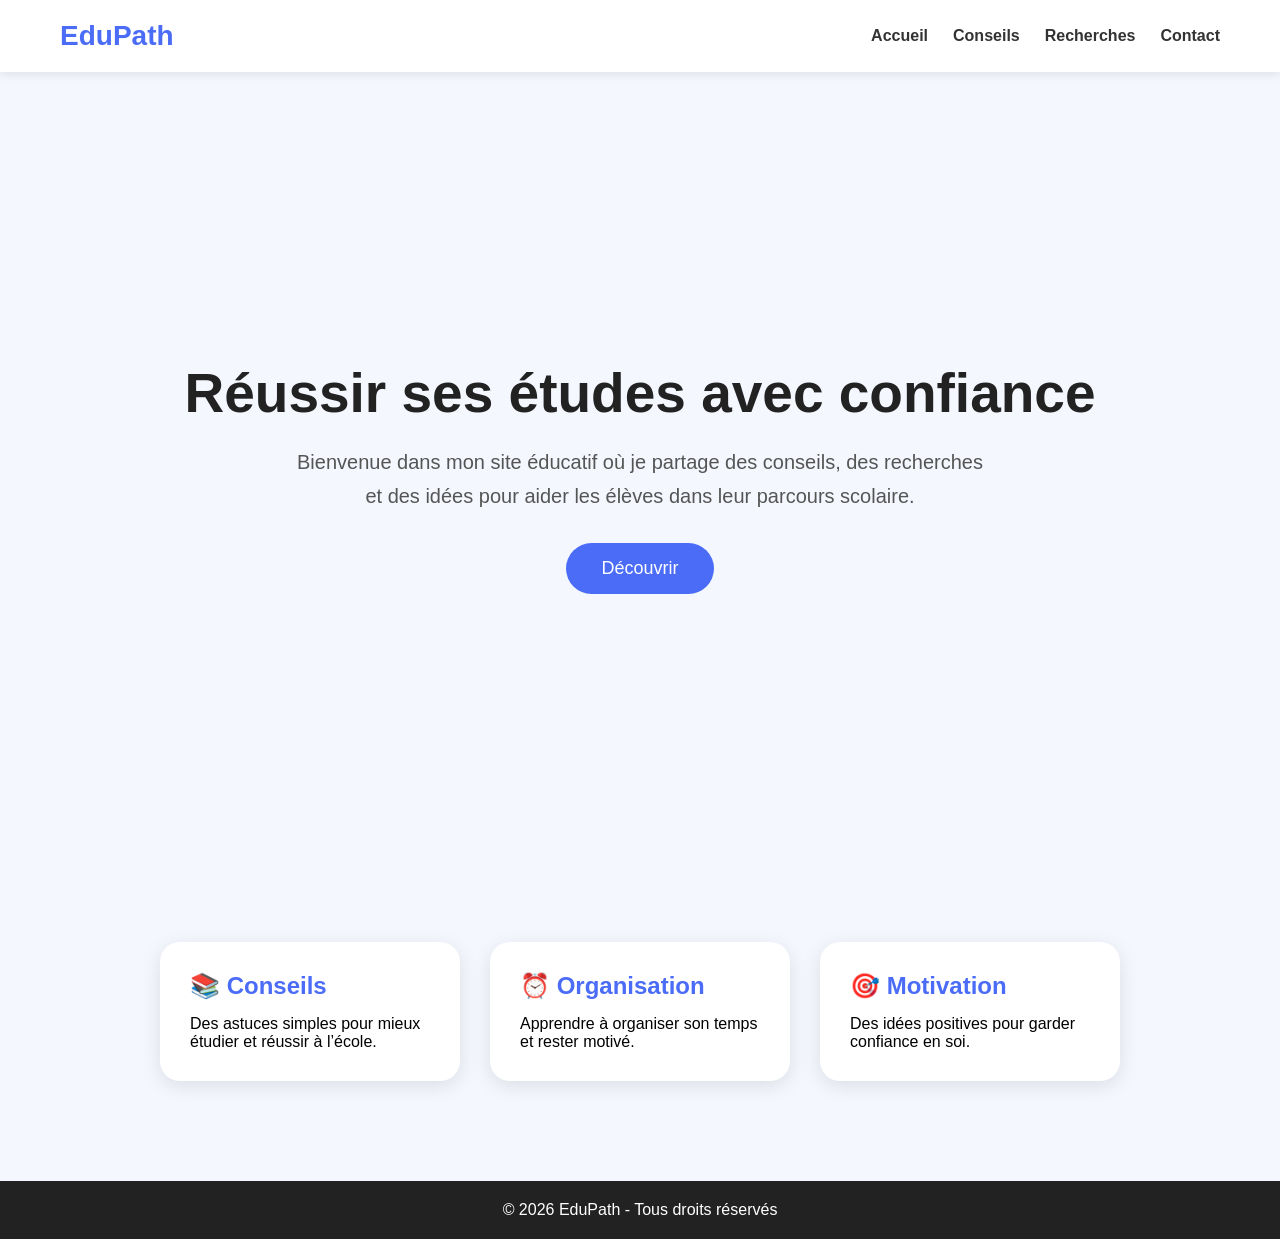
==== index.html @ 2dac6f27 "first commit" ====
<!DOCTYPE html>
<html lang="fr">
<head>
    <meta charset="UTF-8">
    <meta name="viewport" content="width=device-width, initial-scale=1.0">
    <title>EduPath</title>
    <link rel="stylesheet" href="style.css">
</head>
<body>

    <!-- MENU -->
    <nav>
        <h2 class="logo">EduPath</h2>

        <ul>
            <li><a href="#">Accueil</a></li>
            <li><a href="#">Conseils</a></li>
            <li><a href="#">Recherches</a></li>
            <li><a href="#">Contact</a></li>
        </ul>
    </nav>

    <!-- HERO -->
    <header class="hero">
        <div class="hero-text">
            <h1>Réussir ses études avec confiance</h1>

            <p>
                Bienvenue dans mon site éducatif où je partage
                des conseils, des recherches et des idées
                pour aider les élèves dans leur parcours scolaire.
            </p>

            <button>Découvrir</button>
        </div>
    </header>

    <!-- CARDS -->
    <section class="cards">

        <div class="card">
            <h2>📚 Conseils</h2>
            <p>
                Des astuces simples pour mieux étudier
                et réussir à l’école.
            </p>
        </div>

        <div class="card">
            <h2>⏰ Organisation</h2>
            <p>
                Apprendre à organiser son temps
                et rester motivé.
            </p>
        </div>

        <div class="card">
            <h2>🎯 Motivation</h2>
            <p>
                Des idées positives pour garder
                confiance en soi.
            </p>
        </div>

    </section>

    <!-- FOOTER -->
    <footer>
        <p>© 2026 EduPath - Tous droits réservés</p>
    </footer>

</body>
</html>
---- style.css ----
*{
    margin:0;
    padding:0;
    box-sizing:border-box;
    font-family:Arial;
}

body{
    background:#f5f7ff;
}

/* NAVBAR */

nav{
    display:flex;
    justify-content:space-between;
    align-items:center;
    padding:20px 60px;
    background:white;
    box-shadow:0 2px 10px rgba(0,0,0,0.1);
}

.logo{
    color:#4a6cf7;
    font-size:28px;
}

nav ul{
    display:flex;
    list-style:none;
}

nav ul li{
    margin-left:25px;
}

nav ul li a{
    text-decoration:none;
    color:#333;
    font-weight:bold;
    transition:0.3s;
}

nav ul li a:hover{
    color:#4a6cf7;
}

/* HERO */

.hero{
    height:90vh;
    display:flex;
    justify-content:center;
    align-items:center;
    text-align:center;
    padding:20px;
}

.hero-text h1{
    font-size:55px;
    color:#222;
    margin-bottom:20px;
}

.hero-text p{
    font-size:20px;
    color:#555;
    max-width:700px;
    margin:auto;
    line-height:1.7;
}

button{
    margin-top:30px;
    padding:15px 35px;
    border:none;
    background:#4a6cf7;
    color:white;
    border-radius:30px;
    font-size:18px;
    cursor:pointer;
    transition:0.3s;
}

button:hover{
    background:#3451c7;
    transform:scale(1.05);
}

/* CARDS */

.cards{
    display:flex;
    justify-content:center;
    gap:30px;
    padding:60px 30px;
    flex-wrap:wrap;
}

.card{
    background:white;
    width:300px;
    padding:30px;
    border-radius:20px;
    box-shadow:0 5px 20px rgba(0,0,0,0.1);
    transition:0.3s;
}

.card:hover{
    transform:translateY(-10px);
}

.card h2{
    margin-bottom:15px;
    color:#4a6cf7;
}

/* FOOTER */

footer{
    background:#222;
    color:white;
    text-align:center;
    padding:20px;
    margin-top:40px;
}
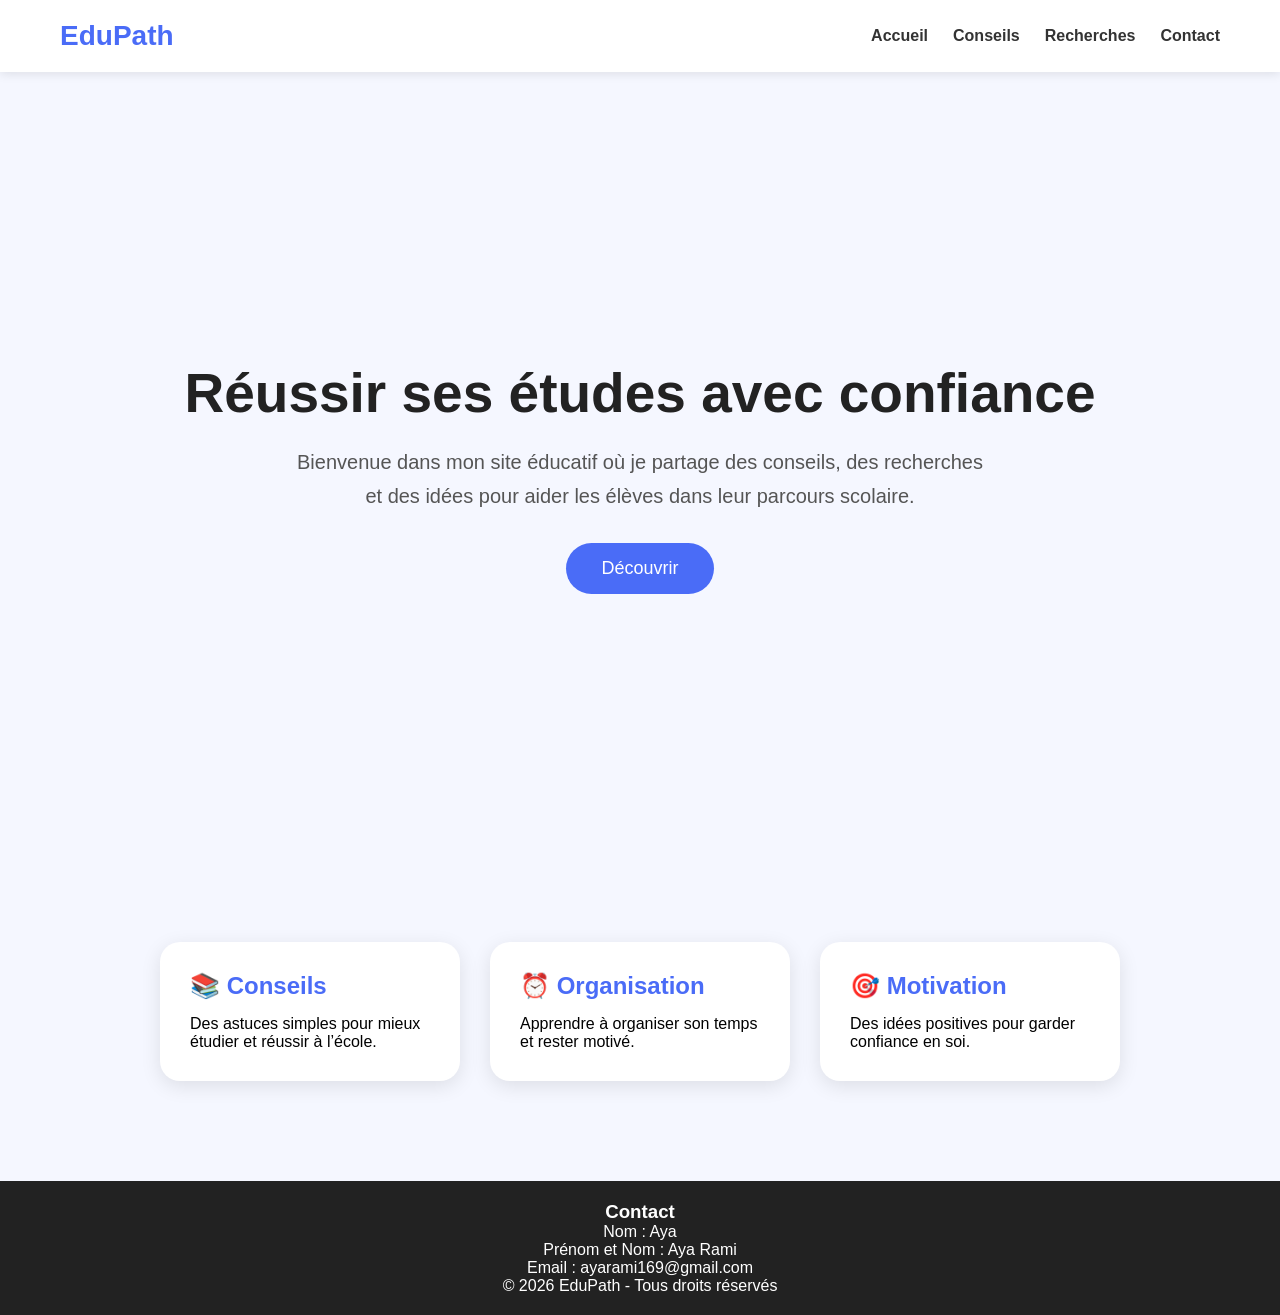
==== commit d5ed246a: "add contact section" ====
--- a/index.html
+++ b/index.html
@@ -66,6 +66,12 @@
 
     <!-- FOOTER -->
     <footer>
+        <h3>Contact</h3>
+
+  <p>Nom : Aya</p>
+  <p>Prénom et Nom : Aya Rami</p>
+  <p>Email : ayarami169@gmail.com</p>
+
         <p>© 2026 EduPath - Tous droits réservés</p>
     </footer>
 
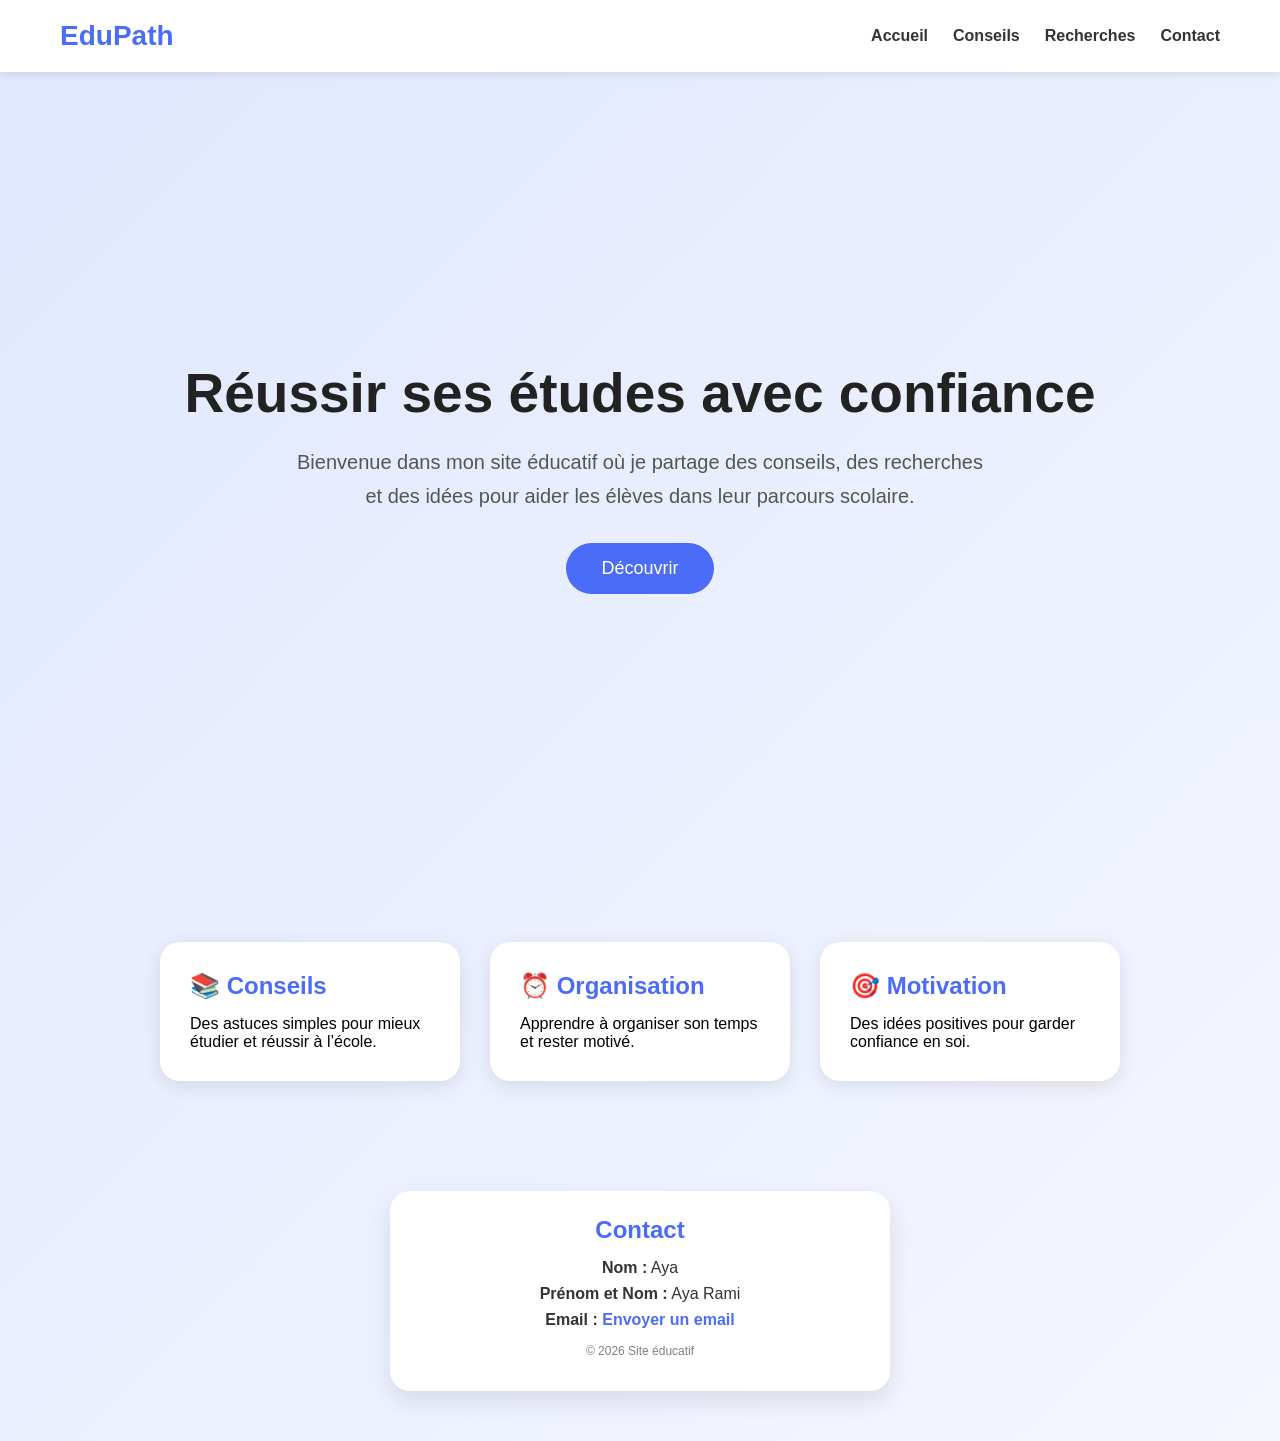
==== commit 4d03bbfe: "make site more beautiful" ====
--- a/index.html
+++ b/index.html
@@ -16,7 +16,7 @@
             <li><a href="#">Accueil</a></li>
             <li><a href="#">Conseils</a></li>
             <li><a href="#">Recherches</a></li>
-            <li><a href="#">Contact</a></li>
+            <li><a href="#contact">Contact</a></li>
         </ul>
     </nav>
 
@@ -65,15 +65,19 @@
     </section>
 
     <!-- FOOTER -->
-    <footer>
-        <h3>Contact</h3>
+<footer id="contact" class="contact-card">
+  <h3>Contact</h3>
 
-  <p>Nom : Aya</p>
-  <p>Prénom et Nom : Aya Rami</p>
-  <p>Email : ayarami169@gmail.com</p>
+  <p><strong>Nom :</strong> Aya</p>
+  <p><strong>Prénom et Nom :</strong> Aya Rami</p>
 
-        <p>© 2026 EduPath - Tous droits réservés</p>
-    </footer>
+  <p>
+    <strong>Email :</strong>
+    <a href="mailto:ayarami169@gmail.com">Envoyer un email</a>
+  </p>
+
+  <p class="copy">© 2026 Site éducatif</p>
+</footer>
 
 </body>
 </html>
--- a/style.css
+++ b/style.css
@@ -123,4 +123,55 @@
     text-align:center;
     padding:20px;
     margin-top:40px;
+}
+.contact-card{
+    background: white;
+    max-width: 500px;
+    margin: 50px auto;
+    padding: 25px;
+    border-radius: 20px;
+    box-shadow: 0 10px 25px rgba(0,0,0,0.1);
+    text-align: center;
+}
+
+.contact-card h3{
+    color: #4a6cf7;
+    margin-bottom: 15px;
+    font-size: 24px;
+}
+
+.contact-card p{
+    font-size: 16px;
+    margin: 8px 0;
+    color: #333;
+}
+
+.contact-card .copy{
+    margin-top: 15px;
+    font-size: 12px;
+    color: gray;
+}
+body{
+    background: linear-gradient(135deg, #e0e7ff, #f5f7ff);
+}
+
+/* حركة جميلة عند المرور */
+.contact-card{
+    transition: 0.3s ease;
+}
+
+.contact-card:hover{
+    transform: translateY(-10px);
+    box-shadow: 0 15px 30px rgba(0,0,0,0.15);
+}
+
+/* رابط الإيميل */
+.contact-card a{
+    color: #4a6cf7;
+    font-weight: bold;
+    text-decoration: none;
+}
+
+.contact-card a:hover{
+    text-decoration: underline;
 }
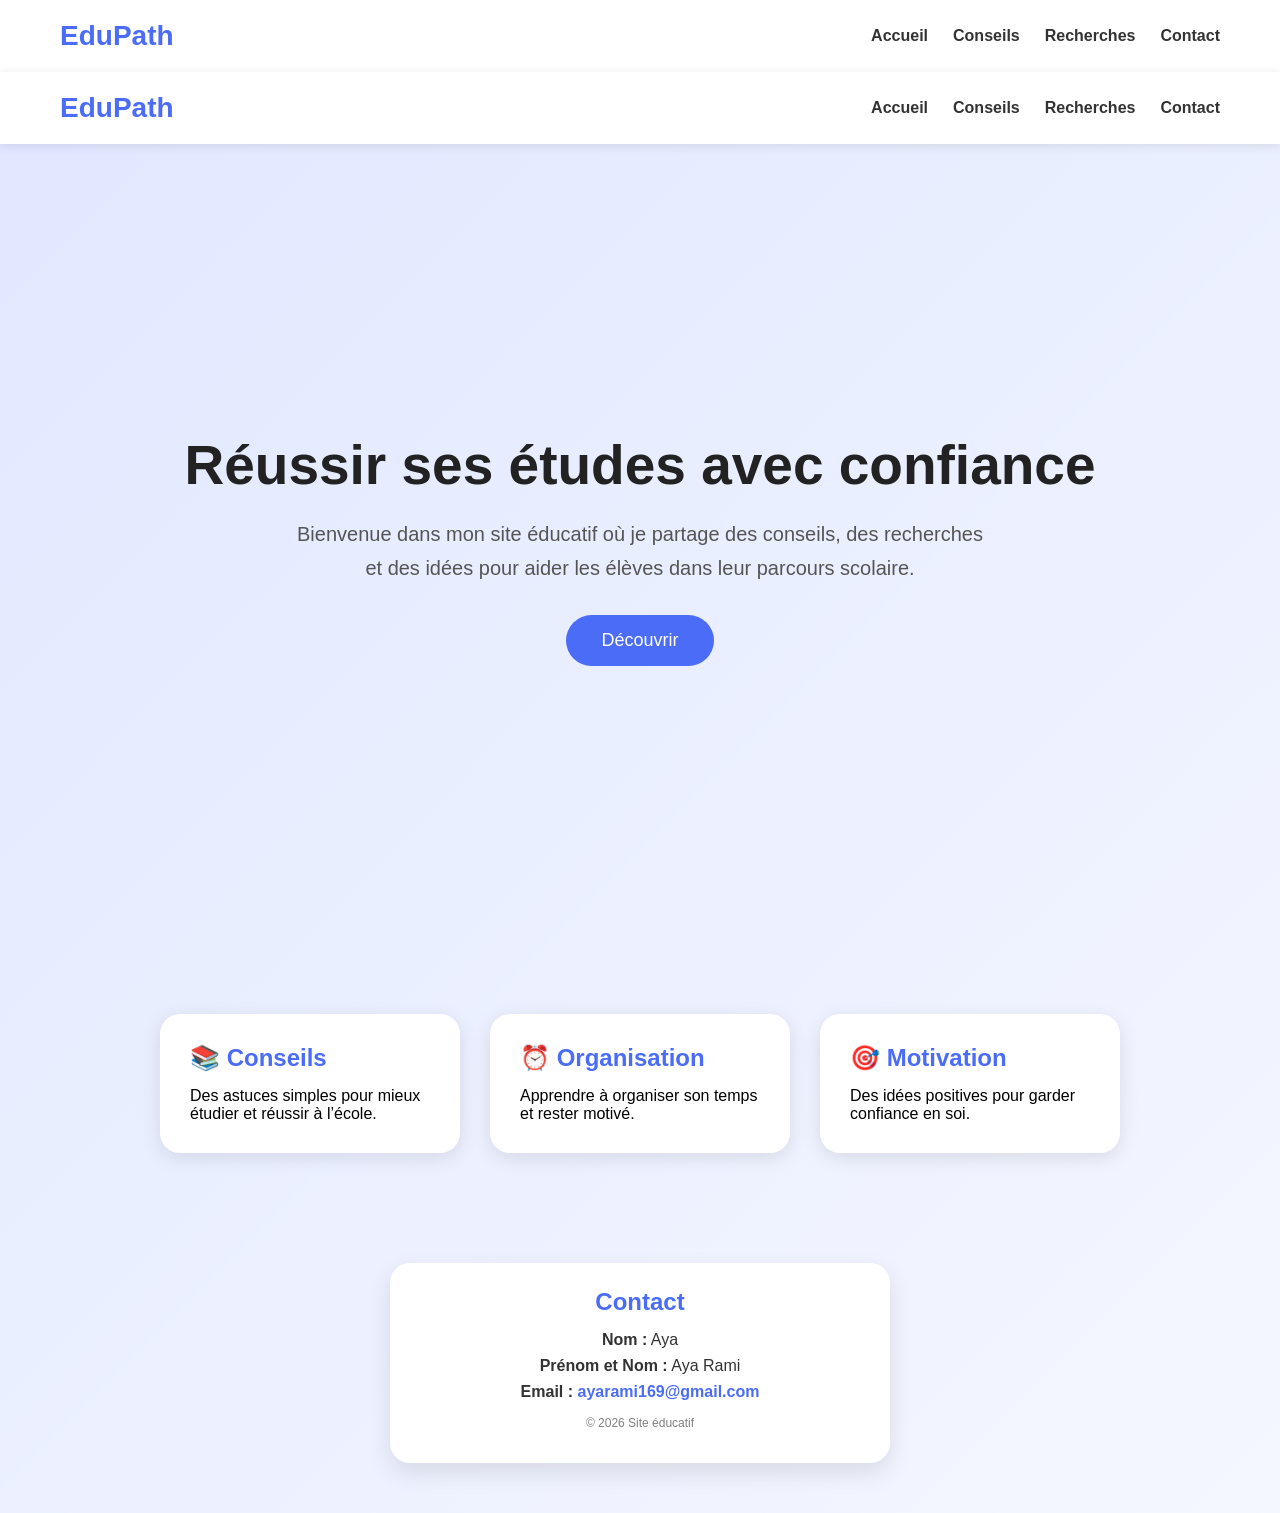
==== commit b5cd52c1: "add email back" ====
--- a/index.html
+++ b/index.html
@@ -19,6 +19,16 @@
             <li><a href="#contact">Contact</a></li>
         </ul>
     </nav>
+    <nav class="navbar">
+  <h2 class="logo">EduPath</h2>
+
+  <ul>
+    <li><a href="#">Accueil</a></li>
+    <li><a href="#">Conseils</a></li>
+    <li><a href="#">Recherches</a></li>
+    <li><a href="#contact">Contact</a></li>
+  </ul>
+</nav>
 
     <!-- HERO -->
     <header class="hero">
@@ -73,7 +83,7 @@
 
   <p>
     <strong>Email :</strong>
-    <a href="mailto:ayarami169@gmail.com">Envoyer un email</a>
+    <a href="mailto:ayarami169@gmail.com">ayarami169@gmail.com</a>
   </p>
 
   <p class="copy">© 2026 Site éducatif</p>
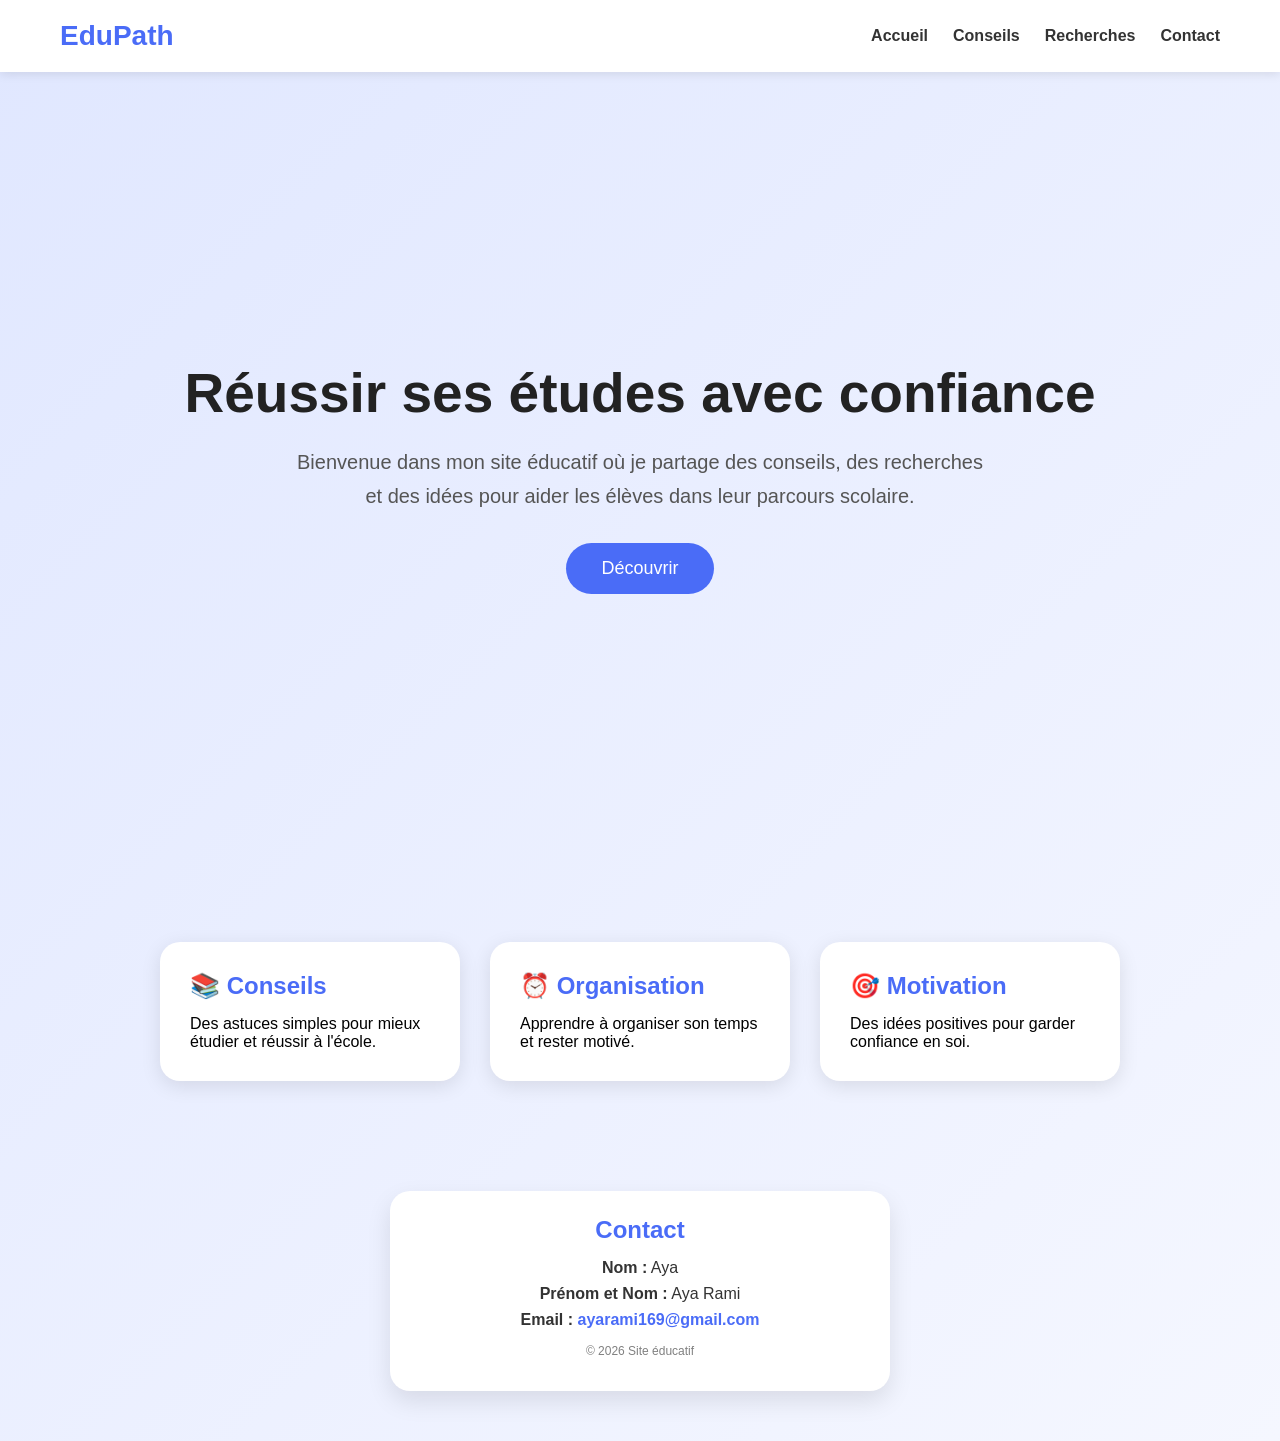
==== commit b4d3d158: "fix navbar duplicate" ====
--- a/index.html
+++ b/index.html
@@ -9,16 +9,7 @@
 <body>
 
     <!-- MENU -->
-    <nav>
-        <h2 class="logo">EduPath</h2>
 
-        <ul>
-            <li><a href="#">Accueil</a></li>
-            <li><a href="#">Conseils</a></li>
-            <li><a href="#">Recherches</a></li>
-            <li><a href="#contact">Contact</a></li>
-        </ul>
-    </nav>
     <nav class="navbar">
   <h2 class="logo">EduPath</h2>
 
@@ -52,7 +43,7 @@
             <h2>📚 Conseils</h2>
             <p>
                 Des astuces simples pour mieux étudier
-                et réussir à l’école.
+                et réussir à l'école.
             </p>
         </div>
 
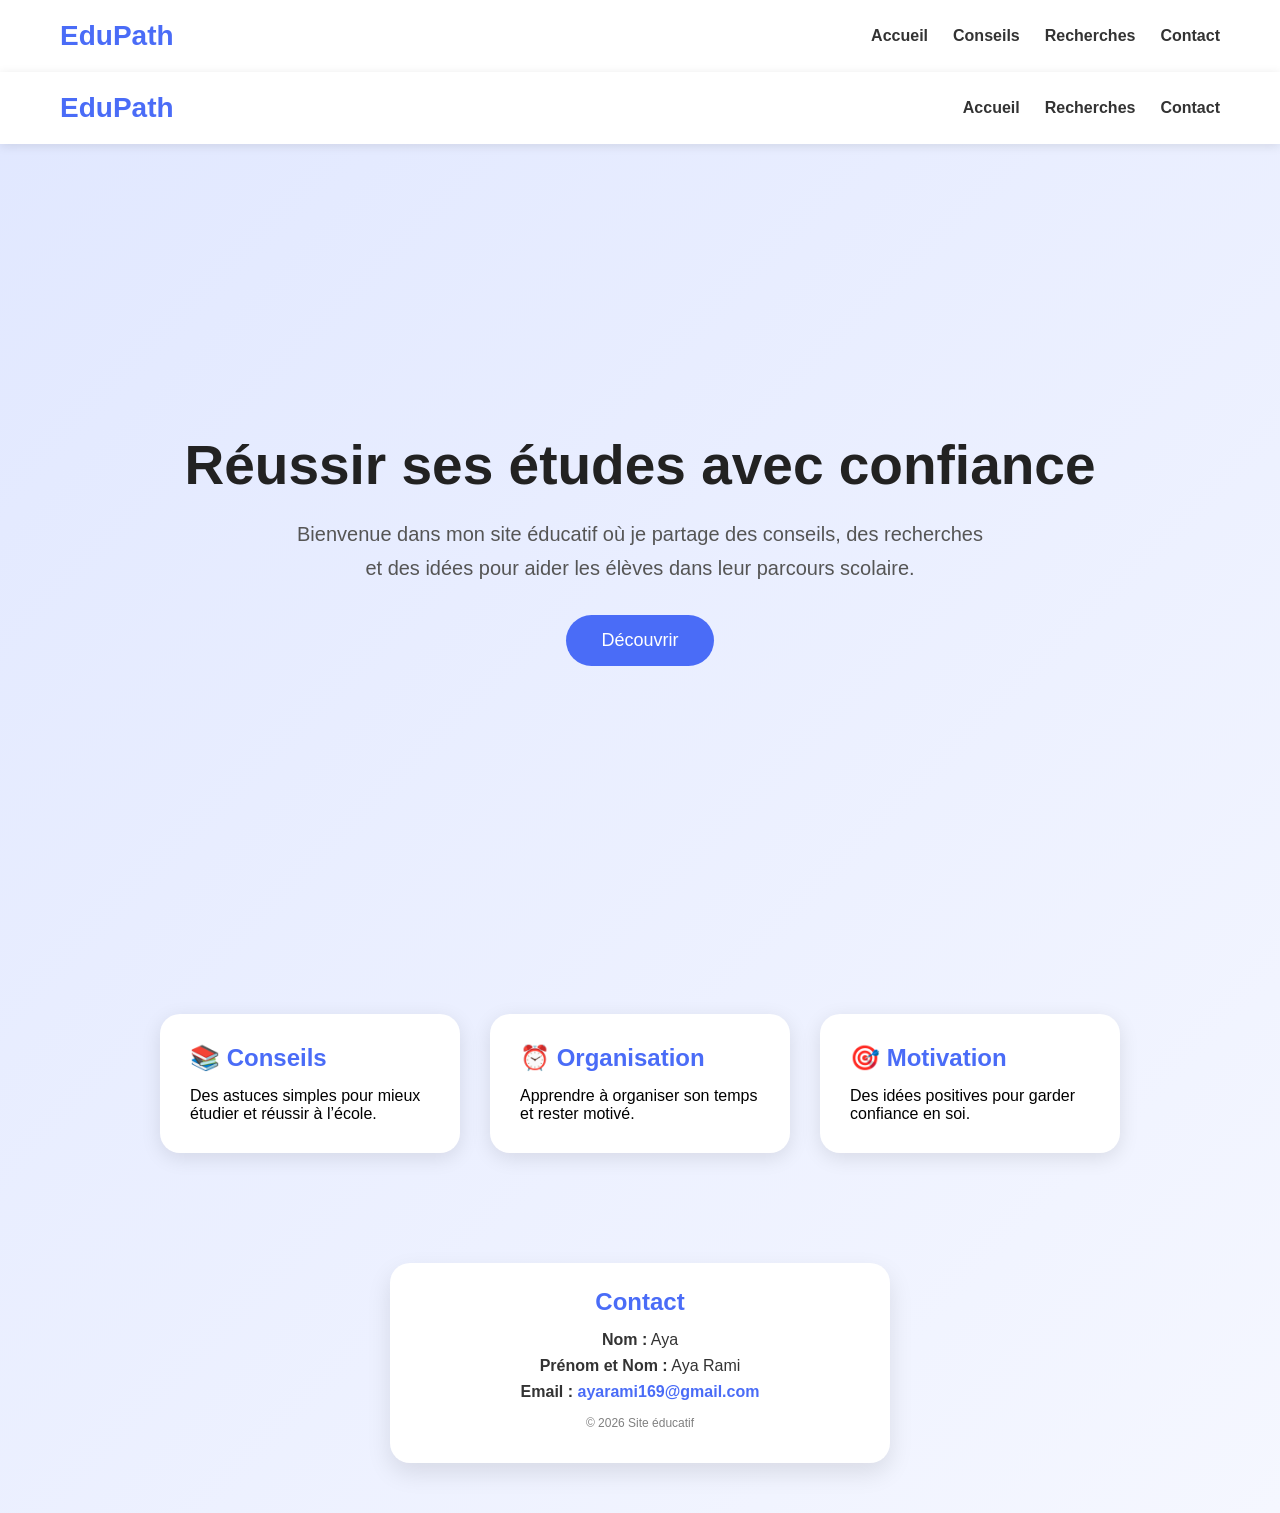
==== commit 2f008488: "add documents" ====
--- a/index.html
+++ b/index.html
@@ -9,14 +9,22 @@
 <body>
 
     <!-- MENU -->
+    <nav>
+        <h2 class="logo">EduPath</h2>
 
+        <ul>
+            <li><a href="#">Accueil</a></li>
+            <li><a href="#">Conseils</a></li>
+            <li><a href="recherches.html">Recherches</a></li>
+            <li><a href="#contact">Contact</a></li>
+        </ul>
+    </nav>
     <nav class="navbar">
   <h2 class="logo">EduPath</h2>
 
   <ul>
-    <li><a href="#">Accueil</a></li>
-    <li><a href="#">Conseils</a></li>
-    <li><a href="#">Recherches</a></li>
+    <li><a href="index.html">Accueil</a></li>
+    <li><a href="recherches.html">Recherches</a></li>
     <li><a href="#contact">Contact</a></li>
   </ul>
 </nav>
@@ -43,7 +51,7 @@
             <h2>📚 Conseils</h2>
             <p>
                 Des astuces simples pour mieux étudier
-                et réussir à l'école.
+                et réussir à l’école.
             </p>
         </div>
 
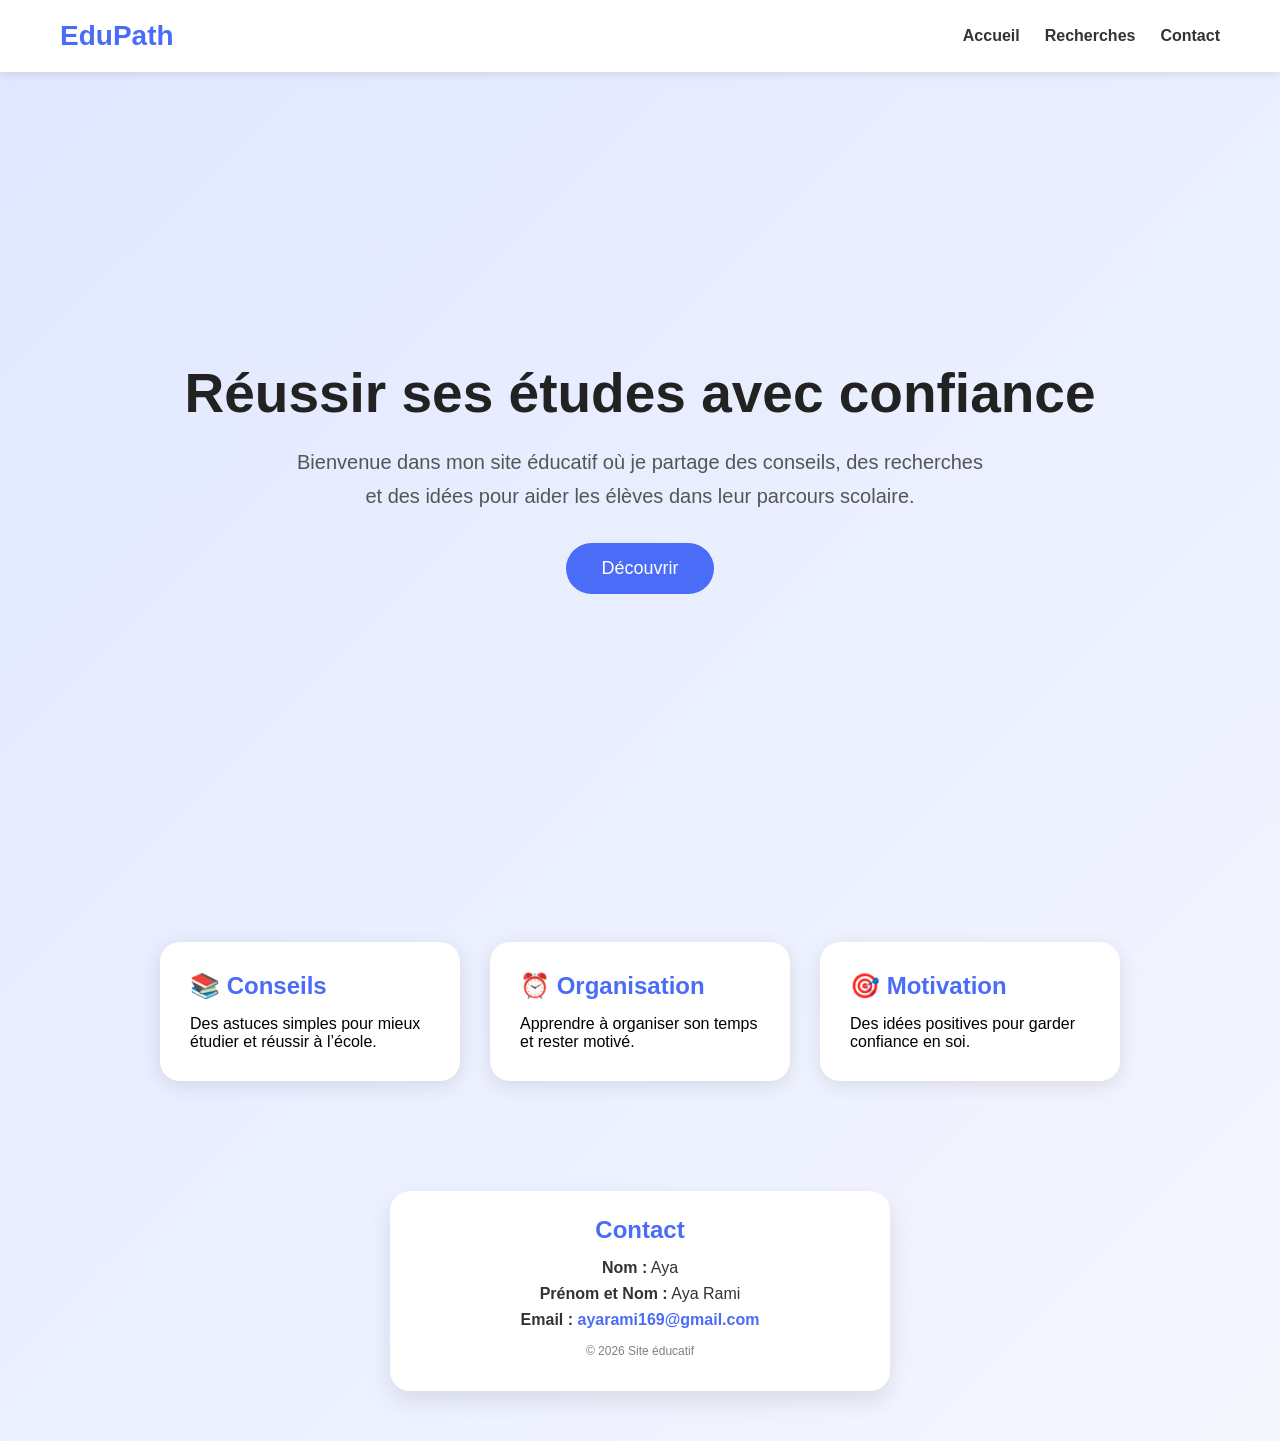
==== commit ea1dedf2: "fix link" ====
--- a/index.html
+++ b/index.html
@@ -9,23 +9,14 @@
 <body>
 
     <!-- MENU -->
-    <nav>
-        <h2 class="logo">EduPath</h2>
-
-        <ul>
-            <li><a href="#">Accueil</a></li>
-            <li><a href="#">Conseils</a></li>
-            <li><a href="recherches.html">Recherches</a></li>
-            <li><a href="#contact">Contact</a></li>
-        </ul>
-    </nav>
+    
     <nav class="navbar">
   <h2 class="logo">EduPath</h2>
 
   <ul>
     <li><a href="index.html">Accueil</a></li>
     <li><a href="recherches.html">Recherches</a></li>
-    <li><a href="#contact">Contact</a></li>
+    <li><a href="index.html#contact">Contact</a></li>
   </ul>
 </nav>
 
